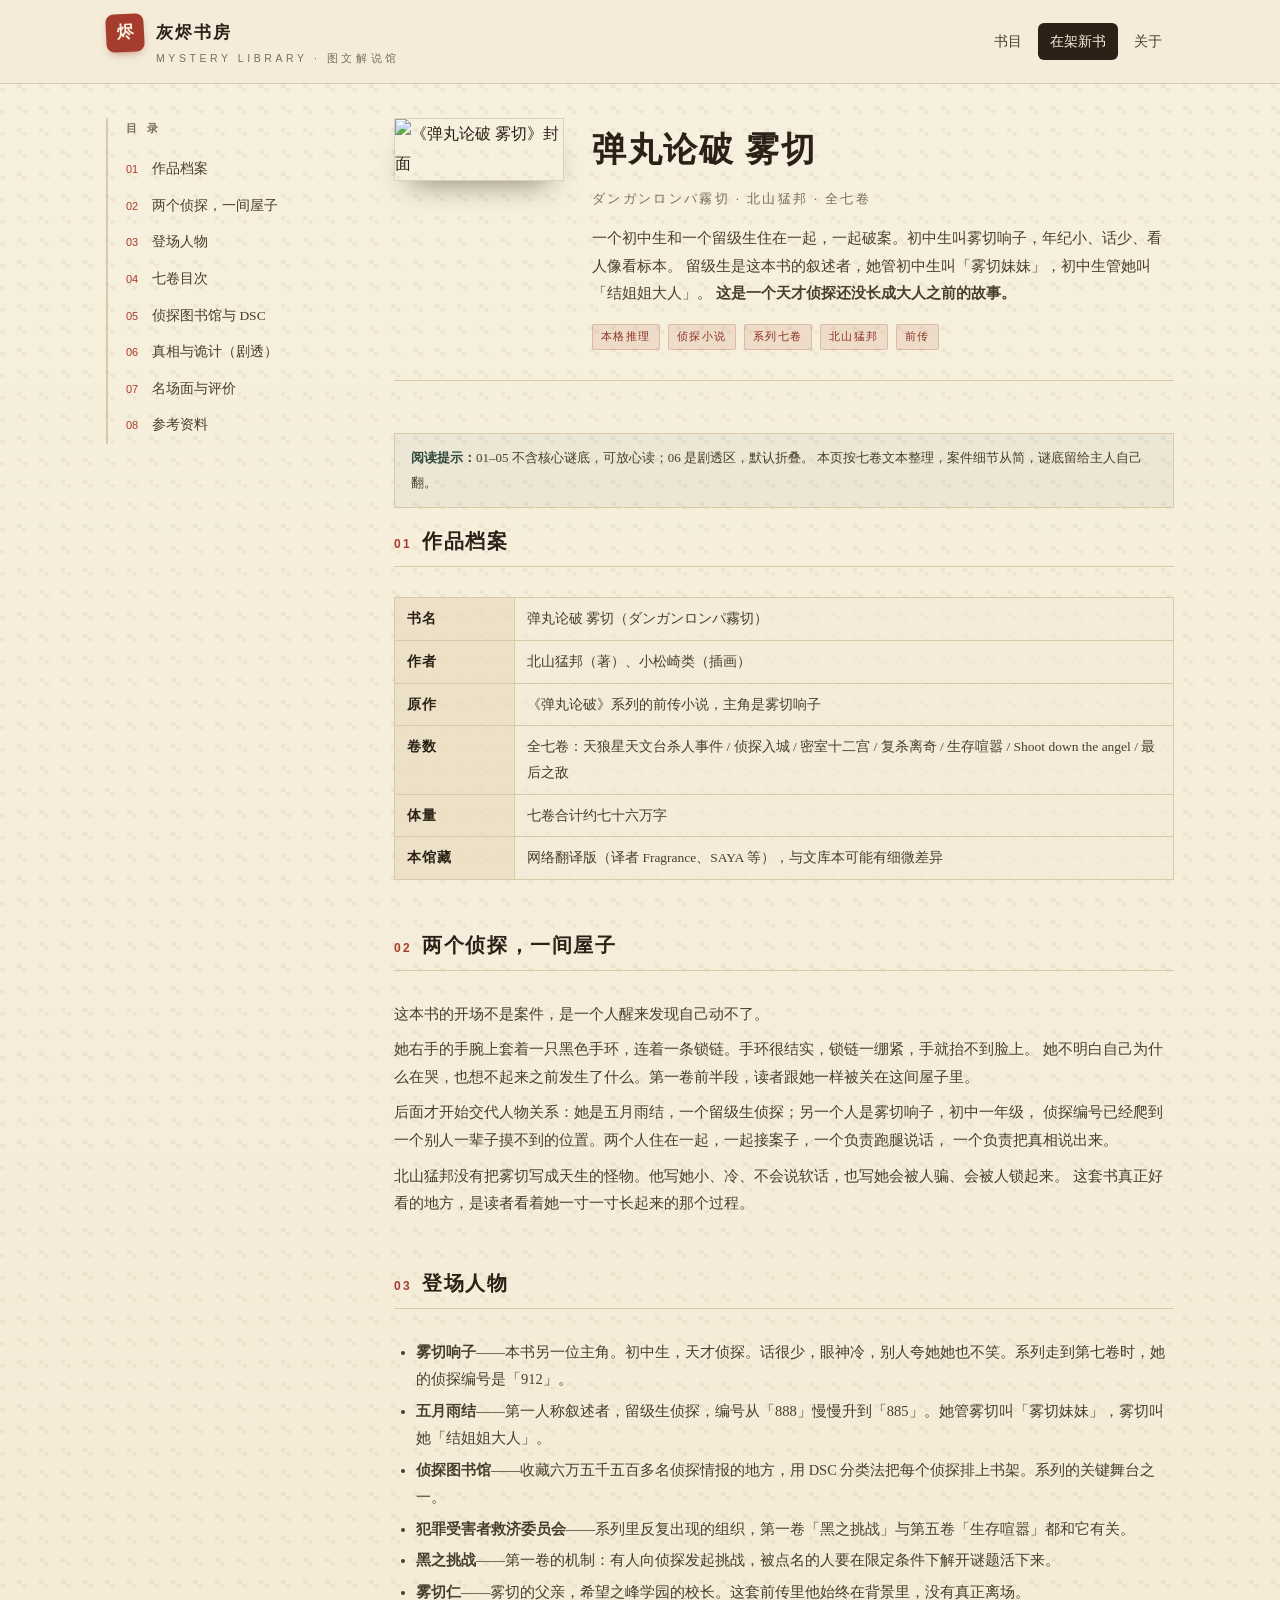
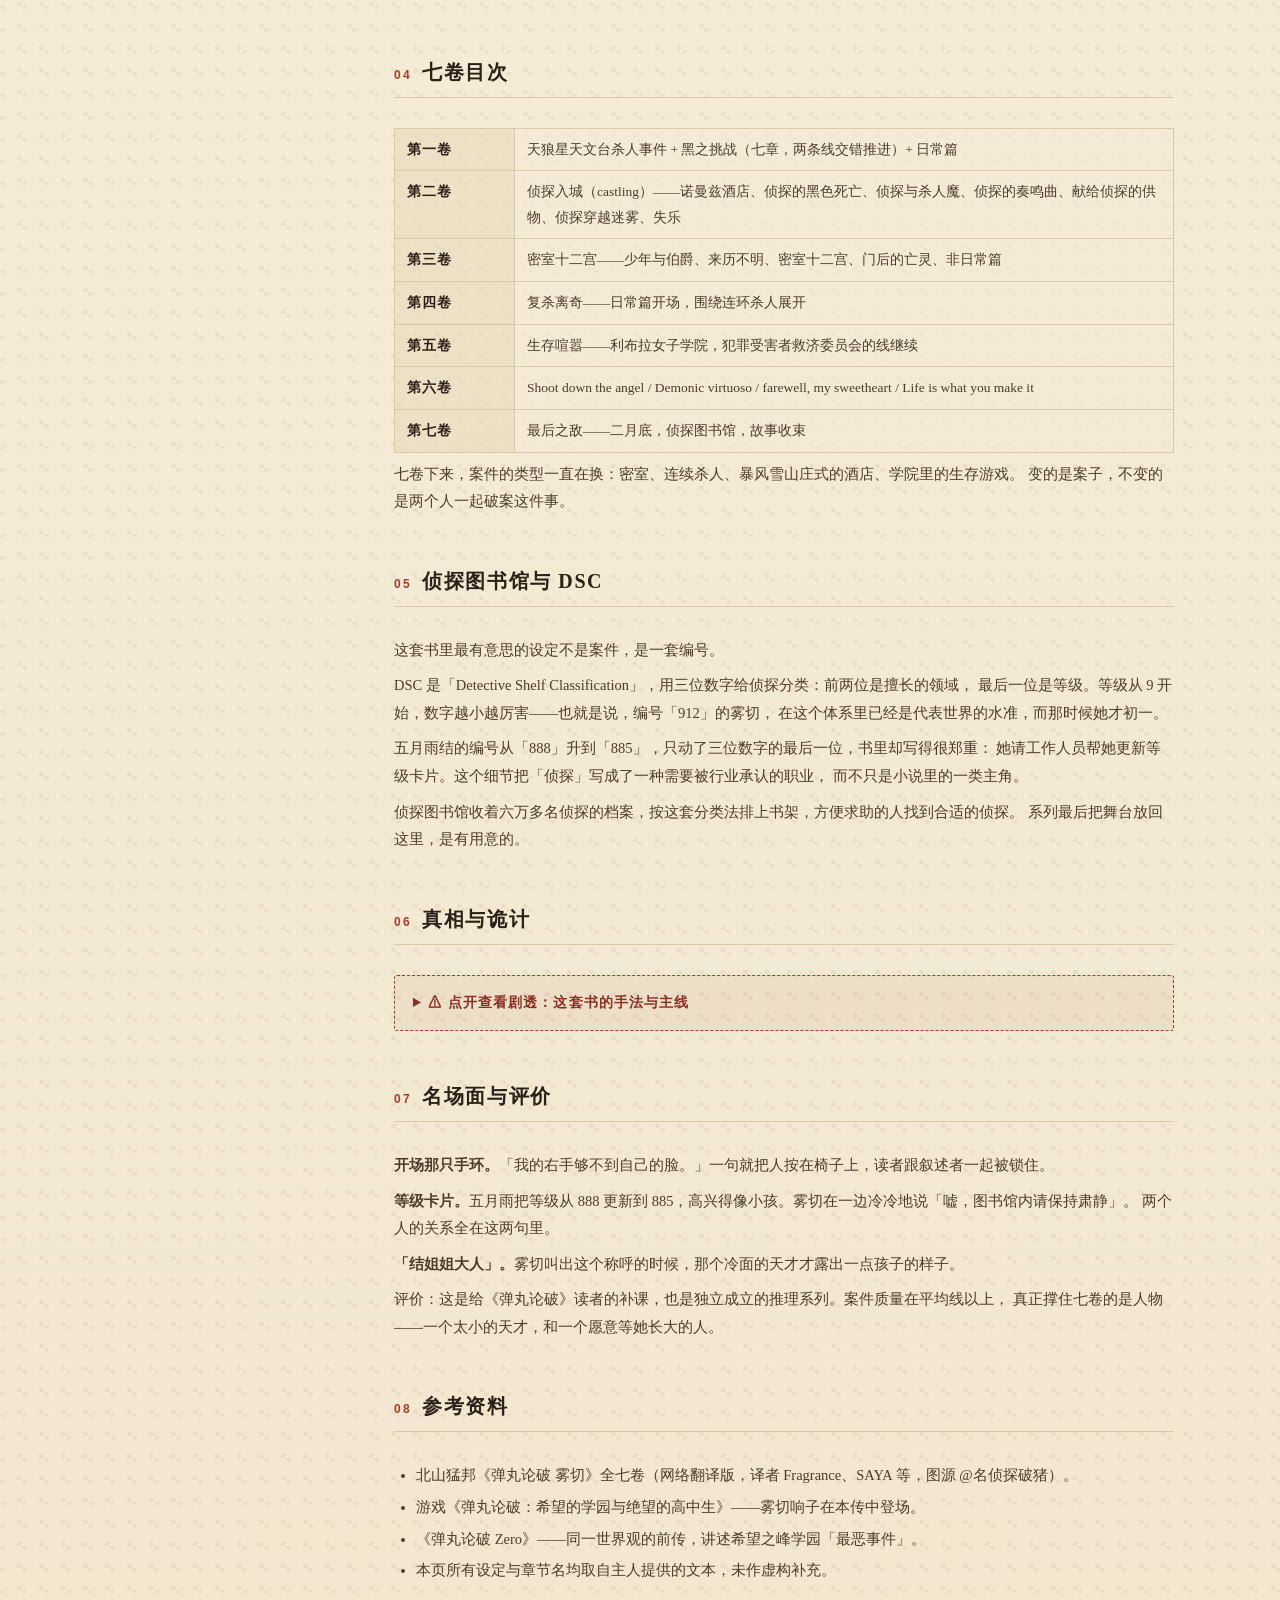
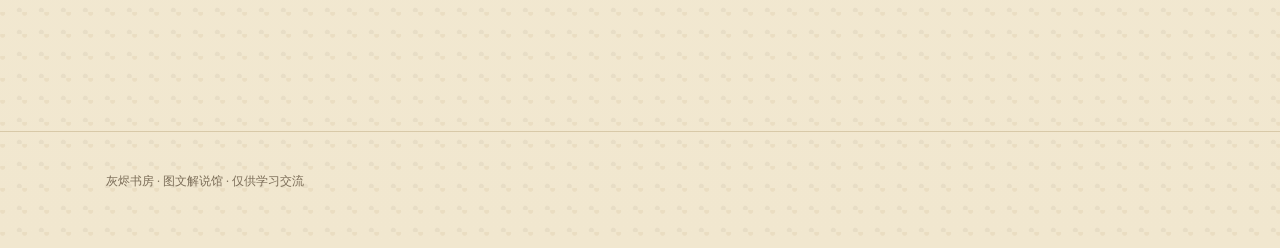
==== book-kirigiri.html @ 496b5b02 "library: 上架《弹丸论破 雾切》解说" ====
<!DOCTYPE html>
<html lang="zh-CN">
<head>
<meta charset="UTF-8">
<meta name="viewport" content="width=device-width, initial-scale=1.0">
<title>弹丸论破 雾切 · 图文解说 | 灰烬书房</title>
<link rel="stylesheet" href="styles.css">
</head>
<body>

<header class="site-header">
  <div class="wrap">
    <div class="brand">
      <div class="seal">烬</div>
      <div>
        <h1>灰烬书房</h1>
        <small>MYSTERY LIBRARY · 图文解说馆</small>
      </div>
    </div>
    <nav class="nav">
      <a href="index.html">书目</a>
      <a href="book-kirigiri.html" class="active">在架新书</a>
      <a href="index.html#about">关于</a>
    </nav>
  </div>
</header>

<div class="wrap">
  <div class="book-layout">

    <aside class="toc">
      <h4>目 录</h4>
      <a href="#s1"><span class="num">01</span>作品档案</a>
      <a href="#s2"><span class="num">02</span>两个侦探，一间屋子</a>
      <a href="#s3"><span class="num">03</span>登场人物</a>
      <a href="#s4"><span class="num">04</span>七卷目次</a>
      <a href="#s5"><span class="num">05</span>侦探图书馆与 DSC</a>
      <a href="#s6"><span class="num">06</span>真相与诡计（剧透）</a>
      <a href="#s7"><span class="num">07</span>名场面与评价</a>
      <a href="#s8"><span class="num">08</span>参考资料</a>
    </aside>

    <main>
      <div class="book-hero">
        <div class="cover">
          <img src="assets/cover-kirigiri.webp" alt="《弹丸论破 雾切》封面">
        </div>
        <div>
          <h2>弹丸论破 雾切</h2>
          <p class="sub">ダンガンロンパ霧切 · 北山猛邦 · 全七卷</p>
          <p class="lede">
            一个初中生和一个留级生住在一起，一起破案。初中生叫雾切响子，年纪小、话少、看人像看标本。
            留级生是这本书的叙述者，她管初中生叫「雾切妹妹」，初中生管她叫「结姐姐大人」。
            <b>这是一个天才侦探还没长成大人之前的故事。</b>
          </p>
          <div class="tags">
            <span class="tag">本格推理</span>
            <span class="tag">侦探小说</span>
            <span class="tag">系列七卷</span>
            <span class="tag">北山猛邦</span>
            <span class="tag">前传</span>
          </div>
        </div>
      </div>

      <div class="article">

        <div class="tip">
          <b>阅读提示：</b>01–05 不含核心谜底，可放心读；06 是剧透区，默认折叠。
          本页按七卷文本整理，案件细节从简，谜底留给主人自己翻。
        </div>

        <!-- 01 -->
        <section id="s1">
          <h3><span class="no">01</span>作品档案</h3>
          <div class="rule"></div>
          <table class="archive">
            <tr><th>书名</th><td>弹丸论破 雾切（ダンガンロンパ霧切）</td></tr>
            <tr><th>作者</th><td>北山猛邦（著）、小松崎类（插画）</td></tr>
            <tr><th>原作</th><td>《弹丸论破》系列的前传小说，主角是雾切响子</td></tr>
            <tr><th>卷数</th><td>全七卷：天狼星天文台杀人事件 / 侦探入城 / 密室十二宫 / 复杀离奇 / 生存喧嚣 / Shoot down the angel / 最后之敌</td></tr>
            <tr><th>体量</th><td>七卷合计约七十六万字</td></tr>
            <tr><th>本馆藏</th><td>网络翻译版（译者 Fragrance、SAYA 等），与文库本可能有细微差异</td></tr>
          </table>
        </section>

        <!-- 02 -->
        <section id="s2">
          <h3><span class="no">02</span>两个侦探，一间屋子</h3>
          <div class="rule"></div>
          <p>
            这本书的开场不是案件，是一个人醒来发现自己动不了。
          </p>
          <p>
            她右手的手腕上套着一只黑色手环，连着一条锁链。手环很结实，锁链一绷紧，手就抬不到脸上。
            她不明白自己为什么在哭，也想不起来之前发生了什么。第一卷前半段，读者跟她一样被关在这间屋子里。
          </p>
          <p>
            后面才开始交代人物关系：她是五月雨结，一个留级生侦探；另一个人是雾切响子，初中一年级，
            侦探编号已经爬到一个别人一辈子摸不到的位置。两个人住在一起，一起接案子，一个负责跑腿说话，
            一个负责把真相说出来。
          </p>
          <p>
            北山猛邦没有把雾切写成天生的怪物。他写她小、冷、不会说软话，也写她会被人骗、会被人锁起来。
            这套书真正好看的地方，是读者看着她一寸一寸长起来的那个过程。
          </p>
        </section>

        <!-- 03 -->
        <section id="s3">
          <h3><span class="no">03</span>登场人物</h3>
          <div class="rule"></div>
          <ul>
            <li><b>雾切响子</b>——本书另一位主角。初中生，天才侦探。话很少，眼神冷，别人夸她她也不笑。系列走到第七卷时，她的侦探编号是「912」。</li>
            <li><b>五月雨结</b>——第一人称叙述者，留级生侦探，编号从「888」慢慢升到「885」。她管雾切叫「雾切妹妹」，雾切叫她「结姐姐大人」。</li>
            <li><b>侦探图书馆</b>——收藏六万五千五百多名侦探情报的地方，用 DSC 分类法把每个侦探排上书架。系列的关键舞台之一。</li>
            <li><b>犯罪受害者救济委员会</b>——系列里反复出现的组织，第一卷「黑之挑战」与第五卷「生存喧嚣」都和它有关。</li>
            <li><b>黑之挑战</b>——第一卷的机制：有人向侦探发起挑战，被点名的人要在限定条件下解开谜题活下来。</li>
            <li><b>雾切仁</b>——雾切的父亲，希望之峰学园的校长。这套前传里他始终在背景里，没有真正离场。</li>
          </ul>
        </section>

        <!-- 04 -->
        <section id="s4">
          <h3><span class="no">04</span>七卷目次</h3>
          <div class="rule"></div>
          <table class="archive">
            <tr><th>第一卷</th><td>天狼星天文台杀人事件 + 黑之挑战（七章，两条线交错推进）+ 日常篇</td></tr>
            <tr><th>第二卷</th><td>侦探入城（castling）——诺曼兹酒店、侦探的黑色死亡、侦探与杀人魔、侦探的奏鸣曲、献给侦探的供物、侦探穿越迷雾、失乐</td></tr>
            <tr><th>第三卷</th><td>密室十二宫——少年与伯爵、来历不明、密室十二宫、门后的亡灵、非日常篇</td></tr>
            <tr><th>第四卷</th><td>复杀离奇——日常篇开场，围绕连环杀人展开</td></tr>
            <tr><th>第五卷</th><td>生存喧嚣——利布拉女子学院，犯罪受害者救济委员会的线继续</td></tr>
            <tr><th>第六卷</th><td>Shoot down the angel / Demonic virtuoso / farewell, my sweetheart / Life is what you make it</td></tr>
            <tr><th>第七卷</th><td>最后之敌——二月底，侦探图书馆，故事收束</td></tr>
          </table>
          <p>
            七卷下来，案件的类型一直在换：密室、连续杀人、暴风雪山庄式的酒店、学院里的生存游戏。
            变的是案子，不变的是两个人一起破案这件事。
          </p>
        </section>

        <!-- 05 -->
        <section id="s5">
          <h3><span class="no">05</span>侦探图书馆与 DSC</h3>
          <div class="rule"></div>
          <p>
            这套书里最有意思的设定不是案件，是一套编号。
          </p>
          <p>
            DSC 是「Detective Shelf Classification」，用三位数字给侦探分类：前两位是擅长的领域，
            最后一位是等级。等级从 9 开始，数字越小越厉害——也就是说，编号「912」的雾切，
            在这个体系里已经是代表世界的水准，而那时候她才初一。
          </p>
          <p>
            五月雨结的编号从「888」升到「885」，只动了三位数字的最后一位，书里却写得很郑重：
            她请工作人员帮她更新等级卡片。这个细节把「侦探」写成了一种需要被行业承认的职业，
            而不只是小说里的一类主角。
          </p>
          <p>
            侦探图书馆收着六万多名侦探的档案，按这套分类法排上书架，方便求助的人找到合适的侦探。
            系列最后把舞台放回这里，是有用意的。
          </p>
        </section>

        <!-- 06 -->
        <section id="s6">
          <h3><span class="no">06</span>真相与诡计</h3>
          <div class="rule"></div>
          <details class="spoiler">
            <summary>⚠ 点开查看剧透：这套书的手法与主线</summary>
            <div class="inner">
              <p>
                <b>一、把「侦探」当职业写。</b>北山猛邦给的是一套行业规则：编号、等级、档案、委托。
                案件之外，读者还会关心这两个人的职业处境——谁被行业承认，谁被当成孩子。
              </p>
              <p>
                <b>二、本格谜题为主。</b>密室、连续杀人、时间与空间的错位，案件结构基本按本格规矩来。
                第一卷用两条线交错，把「被关起来的人」和「在外面查案的人」同时推着走。
              </p>
              <p>
                <b>三、系列的主线是两个人。</b>雾切一开始不会跟人相处，五月雨结在这个过程里既是搭档也是保护者。
                系列走到最后，读者会发现真正被解开的是这两个人之间那层关系，而不是某一具尸体。
              </p>
              <p>
                <b>四、前传的位置。</b>这套书写在《弹丸论破》正传之前，雾切还是初中生，希望之峰学园还在。
                读正传时那些只能靠台词推测的旧事，这里是一件一件摆出来的。
              </p>
              <p class="muted">（各卷具体谜底不在此展开，留给自己翻书。）</p>
            </div>
          </details>
        </section>

        <!-- 07 -->
        <section id="s7">
          <h3><span class="no">07</span>名场面与评价</h3>
          <div class="rule"></div>
          <p>
            <b>开场那只手环。</b>「我的右手够不到自己的脸。」一句就把人按在椅子上，读者跟叙述者一起被锁住。
          </p>
          <p>
            <b>等级卡片。</b>五月雨把等级从 888 更新到 885，高兴得像小孩。雾切在一边冷冷地说「嘘，图书馆内请保持肃静」。
            两个人的关系全在这两句里。
          </p>
          <p>
            <b>「结姐姐大人」。</b>雾切叫出这个称呼的时候，那个冷面的天才才露出一点孩子的样子。
          </p>
          <p class="muted">
            评价：这是给《弹丸论破》读者的补课，也是独立成立的推理系列。案件质量在平均线以上，
            真正撑住七卷的是人物——一个太小的天才，和一个愿意等她长大的人。
          </p>
        </section>

        <!-- 08 -->
        <section id="s8">
          <h3><span class="no">08</span>参考资料</h3>
          <div class="rule"></div>
          <ul>
            <li>北山猛邦《弹丸论破 雾切》全七卷（网络翻译版，译者 Fragrance、SAYA 等，图源 @名侦探破猪）。</li>
            <li>游戏《弹丸论破：希望的学园与绝望的高中生》——雾切响子在本传中登场。</li>
            <li>《弹丸论破 Zero》——同一世界观的前传，讲述希望之峰学园「最恶事件」。</li>
            <li>本页所有设定与章节名均取自主人提供的文本，未作虚构补充。</li>
          </ul>
        </section>

      </div>
    </main>
  </div>
</div>

<footer class="site-footer">
  <div class="wrap">
    <p>灰烬书房 · 图文解说馆 · 仅供学习交流</p>
  </div>
</footer>

</body>
</html>
---- styles.css ----
:root{
  --ink:#2b2117;
  --ink-soft:#4a3d2d;
  --paper:#f4ecd8;
  --paper-2:#efe4cb;
  --paper-3:#e7d9bc;
  --red:#a63c2e;
  --red-deep:#8a2f23;
  --green:#2f4a3c;
  --gold:#b08a4a;
  --line:#d8c9a8;
  --muted:#7b6d58;
  --shadow:0 18px 40px -26px rgba(43,33,23,.55);
}
*{box-sizing:border-box}
html{scroll-behavior:smooth}
body{
  margin:0;
  background:
    radial-gradient(circle at 12% 6%, rgba(176,138,74,.10) 0 2px, transparent 3px) 0 0/22px 22px,
    radial-gradient(circle at 88% 92%, rgba(43,33,23,.05) 0 2px, transparent 3px) 0 0/22px 22px,
    linear-gradient(180deg,#f7f0de 0%, #f1e7cf 100%);
  color:var(--ink);
  font-family:"Noto Serif SC","Songti SC","SimSun","Source Han Serif SC",serif;
  line-height:1.9;
  -webkit-font-smoothing:antialiased;
}
a{color:var(--red);text-decoration:none;border-bottom:1px solid rgba(166,60,46,.35)}
a:hover{border-bottom-color:var(--red)}
img{max-width:100%;display:block}
.wrap{max-width:1120px;margin:0 auto;padding:0 26px}

/* ---------- header ---------- */
.site-header{
  border-bottom:1px solid var(--line);
  background:rgba(244,236,216,.86);
  backdrop-filter:blur(8px);
  position:sticky;top:0;z-index:50;
}
.site-header .wrap{display:flex;align-items:center;gap:18px;padding:14px 26px}
.brand{display:flex;align-items:baseline;gap:12px;min-width:0}
.brand .seal{
  width:38px;height:38px;border-radius:8px;background:var(--red);color:#f7efdc;
  display:grid;place-items:center;font-size:17px;font-weight:700;
  transform:rotate(-3deg);box-shadow:0 4px 10px -4px rgba(138,47,35,.6);flex:0 0 auto;
}
.brand h1{font-size:17px;margin:0;letter-spacing:.12em;white-space:nowrap}
.brand small{display:block;font-size:10.5px;letter-spacing:.34em;color:var(--muted);font-family:"Segoe UI",sans-serif}
.nav{margin-left:auto;display:flex;gap:4px;font-size:13.5px}
.nav a{padding:6px 12px;border-radius:6px;border:0;color:var(--ink-soft)}
.nav a:hover{background:rgba(176,138,74,.14)}
.nav a.active{background:var(--ink);color:#f7efdc}

/* ---------- hero ---------- */
.hero{padding:64px 0 40px;position:relative}
.hero::after{content:"";position:absolute;left:0;right:0;bottom:0;height:1px;background:linear-gradient(90deg,transparent,var(--line),transparent)}
.hero .eyebrow{font-size:11px;letter-spacing:.4em;color:var(--red);margin:0 0 14px;font-family:"Segoe UI",sans-serif}
.hero h2{
  font-size:clamp(30px,4.6vw,46px);line-height:1.25;margin:0 0 14px;letter-spacing:.05em;
  font-weight:700;
}
.hero h2 em{font-style:normal;color:var(--red)}
.hero p{max-width:52ch;color:var(--ink-soft);font-size:15px;margin:0}
.hero .meta{margin-top:22px;display:flex;gap:22px;flex-wrap:wrap;color:var(--muted);font-size:12.5px;letter-spacing:.08em}
.hero .meta b{display:block;color:var(--ink);font-size:14px;letter-spacing:.04em}

/* ---------- shelf ---------- */
.shelf{padding:44px 0 20px}
.section-title{display:flex;align-items:baseline;gap:14px;margin:0 0 24px}
.section-title h3{margin:0;font-size:21px;letter-spacing:.1em}
.section-title span{font-size:11px;letter-spacing:.3em;color:var(--muted);font-family:"Segoe UI",sans-serif}
.section-title::after{content:"";flex:1;height:1px;background:var(--line)}

.book-grid{display:grid;grid-template-columns:repeat(auto-fill,minmax(250px,1fr));gap:22px}
.book-card{
  background:var(--paper-2);
  border:1px solid var(--line);
  border-radius:4px;
  overflow:hidden;
  display:flex;
  flex-direction:column;
  box-shadow:var(--shadow);
  position:relative;
  transition:transform .18s ease, box-shadow .18s ease;
}
.book-card:hover{transform:translateY(-3px);box-shadow:0 24px 46px -28px rgba(43,33,23,.6)}
.book-card .cover-wrap{background:linear-gradient(160deg,#e9dcc0,#dbc9a6);padding:18px;display:flex;justify-content:center}
.book-card .cover-wrap img{width:150px;box-shadow:0 12px 24px -12px rgba(43,33,23,.6);border:1px solid rgba(43,33,23,.12)}
.book-card .body{padding:16px 18px 18px;display:flex;flex-direction:column;gap:6px;flex:1}
.book-card h4{margin:0;font-size:17px;letter-spacing:.06em}
.book-card .author{font-size:12px;color:var(--muted);letter-spacing:.1em}
.book-card p{font-size:13px;color:var(--ink-soft);margin:4px 0 10px;flex:1}
.book-card .enter{align-self:flex-start;font-size:13px;padding:7px 14px;background:var(--ink);color:#f7efdc;border-radius:3px;border:0}
.book-card .enter:hover{background:var(--red-deep)}
.tag{
  display:inline-block;font-size:10.5px;letter-spacing:.14em;padding:2px 8px;border-radius:2px;
  background:rgba(166,60,46,.1);color:var(--red-deep);border:1px solid rgba(166,60,46,.22);
  font-family:"Segoe UI",sans-serif;
}
.status{
  position:absolute;top:12px;right:12px;font-size:10.5px;letter-spacing:.16em;color:#f7efdc;
  background:var(--green);padding:2px 8px;border-radius:2px;
}

/* ---------- book page ---------- */
.book-layout{display:grid;grid-template-columns:250px 1fr;gap:38px;padding:34px 0 60px}
.toc{
  position:sticky;top:76px;align-self:start;
  border-left:2px solid var(--line);padding-left:18px;
  font-size:13.5px;
}
.toc h4{font-size:11px;letter-spacing:.3em;color:var(--muted);margin:0 0 12px;font-family:"Segoe UI",sans-serif}
.toc a{display:block;padding:5px 0;color:var(--ink-soft);border:0;border-bottom:1px dashed transparent}
.toc a:hover{color:var(--red);border-bottom-color:rgba(166,60,46,.3)}
.toc a .num{display:inline-block;width:26px;color:var(--red);font-size:11px;font-family:"Segoe UI",sans-serif}

.book-hero{
  display:grid;grid-template-columns:170px 1fr;gap:28px;align-items:start;
  padding-bottom:30px;border-bottom:1px solid var(--line);margin-bottom:12px;
}
.book-hero .cover img{border:1px solid rgba(43,33,23,.15);box-shadow:0 16px 30px -16px rgba(43,33,23,.6)}
.book-hero h2{font-size:clamp(24px,3.4vw,34px);margin:0 0 4px;letter-spacing:.05em}
.book-hero .sub{color:var(--muted);font-size:13px;letter-spacing:.18em;margin:0 0 14px}
.book-hero .lede{font-size:14.5px;color:var(--ink-soft);margin:0 0 16px}
.book-hero .tags{display:flex;gap:8px;flex-wrap:wrap}

/* ---------- article ---------- */
.article{padding-top:26px}
.article section{margin-bottom:46px;scroll-margin-top:84px}
.article h3{
  font-size:20px;letter-spacing:.08em;margin:0 0 6px;
  display:flex;align-items:baseline;gap:10px;
}
.article h3 .no{font-size:12px;color:var(--red);font-family:"Segoe UI",sans-serif;letter-spacing:.2em}
.article h4{font-size:15.5px;margin:24px 0 8px;color:var(--red-deep)}
.article p{font-size:14.5px;color:var(--ink-soft);margin:8px 0}
.article ul,.article ol{font-size:14.5px;color:var(--ink-soft);padding-left:22px;margin:8px 0}
.article li{margin:4px 0}
.article blockquote{
  margin:18px 0;padding:14px 20px;border-left:3px solid var(--gold);
  background:rgba(176,138,74,.08);color:var(--ink);font-size:14px;
}
.article blockquote cite{display:block;margin-top:6px;font-size:11.5px;color:var(--muted);font-style:normal;letter-spacing:.08em}
.rule{height:1px;background:var(--line);margin:0 0 30px}

/* archive table */
.archive{
  width:100%;border-collapse:collapse;font-size:13.5px;margin:14px 0 6px;
  background:rgba(244,236,216,.6);
}
.archive th,.archive td{border:1px solid var(--line);padding:8px 12px;text-align:left;vertical-align:top}
.archive th{background:rgba(176,138,74,.12);width:120px;color:var(--ink);font-weight:600;letter-spacing:.06em;white-space:nowrap}
.archive td{color:var(--ink-soft)}

/* figure */
figure.fig{margin:20px 0;background:rgba(244,236,216,.7);border:1px solid var(--line);padding:10px}
figure.fig img{width:100%;height:auto;background:#fbf6e8}
figure.fig figcaption{font-size:11.5px;color:var(--muted);padding:8px 4px 2px;letter-spacing:.05em;text-align:center}

/* spoiler */
.spoiler{
  border:1px dashed var(--red);background:rgba(166,60,46,.06);
  padding:14px 18px;margin:18px 0;border-radius:3px;
}
.spoiler summary{cursor:pointer;color:var(--red-deep);font-size:14px;letter-spacing:.08em;font-weight:600}
.spoiler[open]{background:rgba(166,60,46,.03)}
.spoiler .inner{padding-top:12px}

/* cards for answers */
.answer-grid{display:grid;grid-template-columns:repeat(auto-fit,minmax(240px,1fr));gap:14px;margin:16px 0}
.answer-card{background:rgba(244,236,216,.75);border:1px solid var(--line);border-top:3px solid var(--red);padding:14px 16px}
.answer-card h5{margin:0 0 6px;font-size:14.5px;letter-spacing:.06em}
.answer-card .k{font-size:10.5px;letter-spacing:.2em;color:var(--muted);font-family:"Segoe UI",sans-serif}
.answer-card p{font-size:13px;margin:4px 0 0}

.tip{
  border:1px solid var(--line);background:rgba(47,74,60,.05);
  padding:12px 16px;font-size:13px;color:var(--ink-soft);margin:14px 0;
}
.tip b{color:var(--green)}

/* footer */
.site-footer{margin-top:40px;border-top:1px solid var(--line);padding:26px 0 44px;font-size:12px;color:var(--muted)}
.site-footer .wrap{display:flex;justify-content:space-between;gap:16px;flex-wrap:wrap}
.site-footer a{color:var(--muted);border-bottom-color:rgba(123,109,88,.3)}

@media (max-width:880px){
  .book-layout{grid-template-columns:1fr;gap:20px}
  .toc{position:static;border-left:0;border-top:1px solid var(--line);padding:14px 0 0;display:flex;flex-wrap:wrap;gap:4px 14px}
  .toc h4{width:100%;margin-bottom:6px}
  .toc a{display:inline-block;padding:3px 0}
  .book-hero{grid-template-columns:120px 1fr;gap:16px}
  .hero{padding:42px 0 26px}
  .site-header .wrap{flex-wrap:wrap}
  .nav{margin-left:0;width:100%;justify-content:flex-start}
}
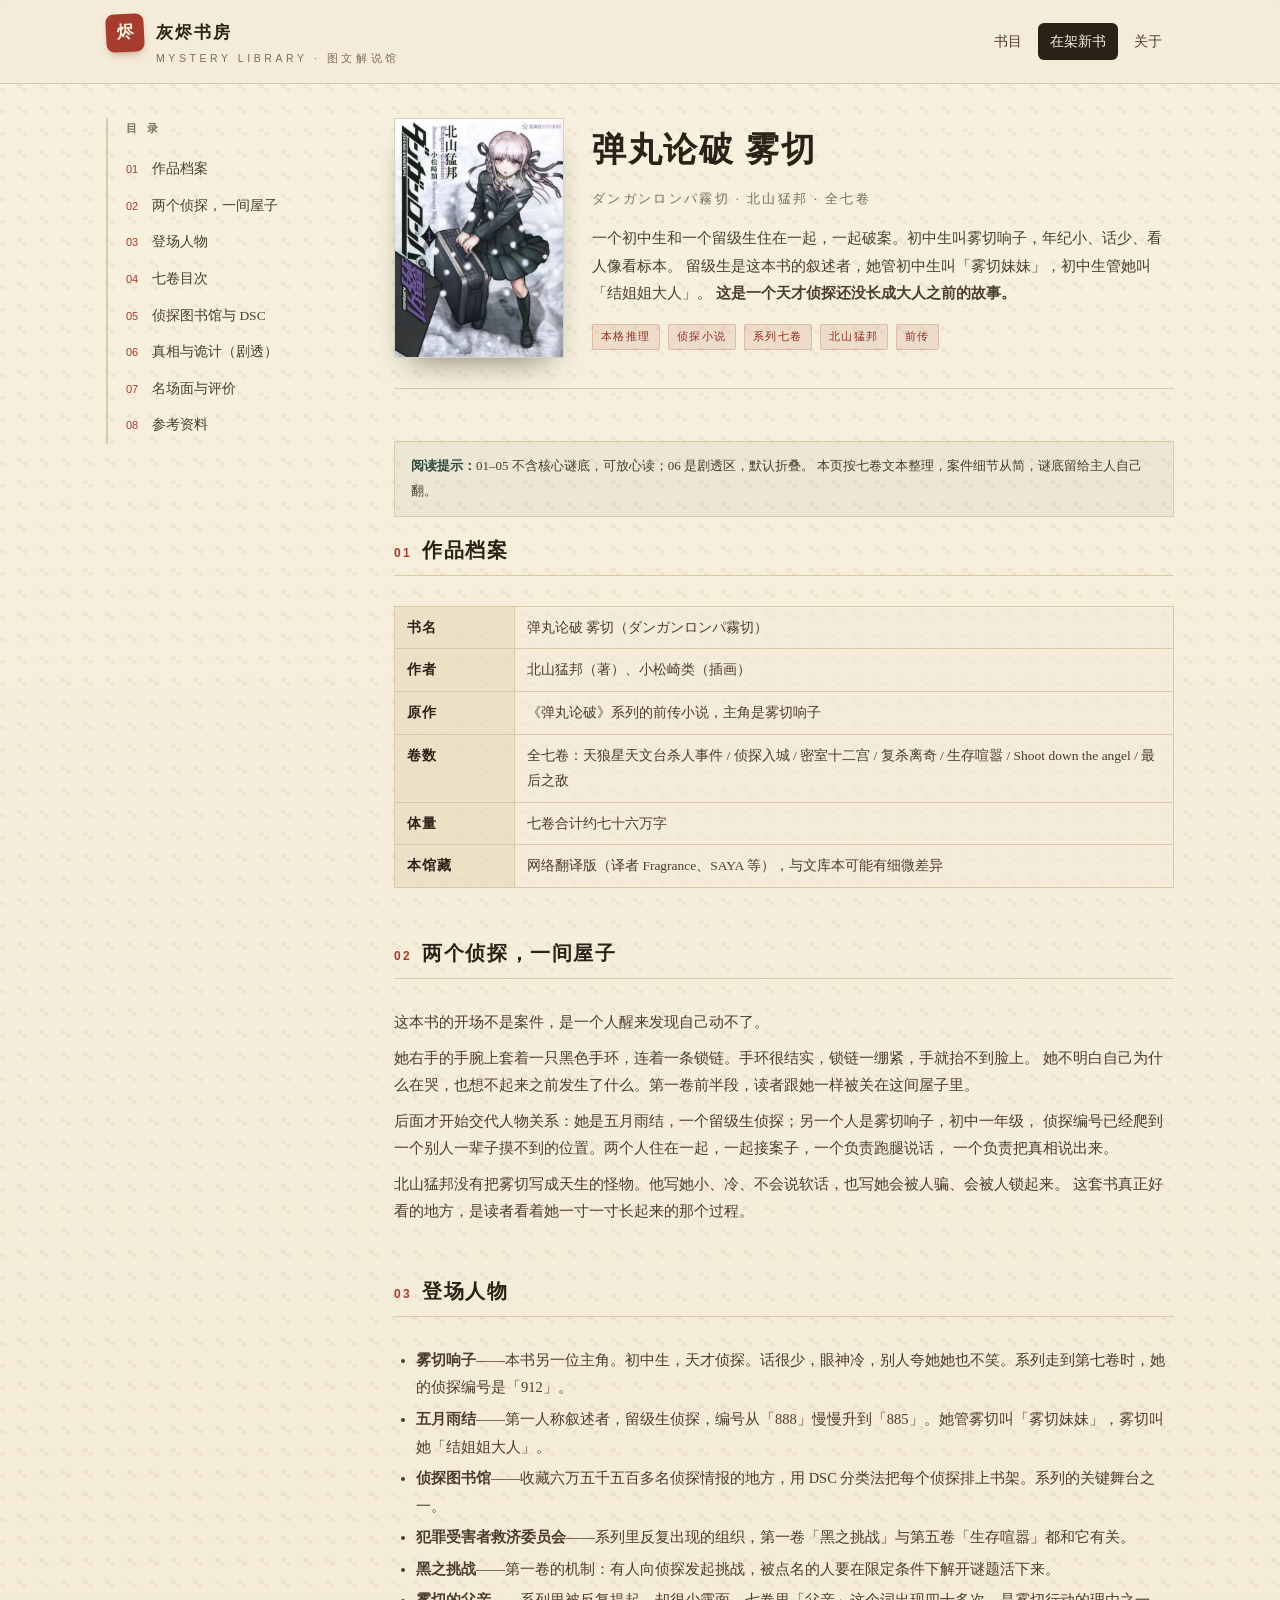
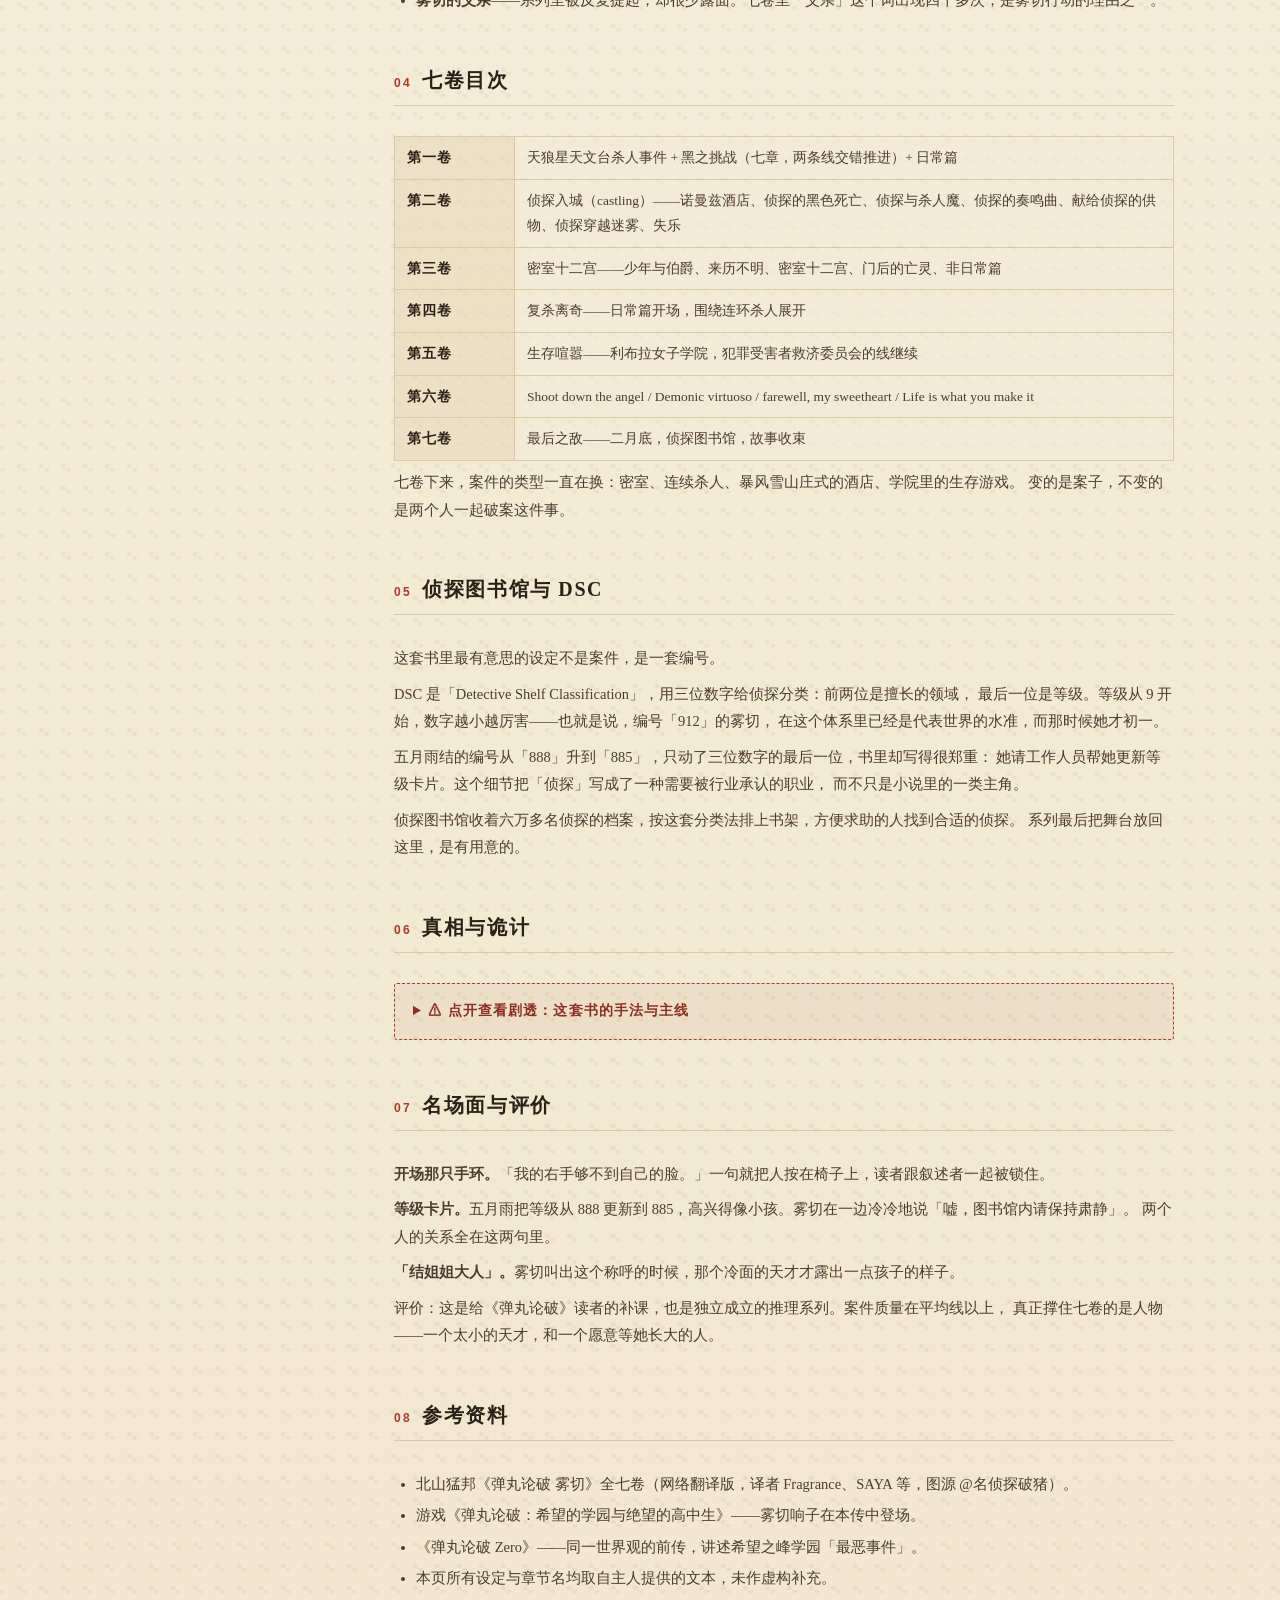
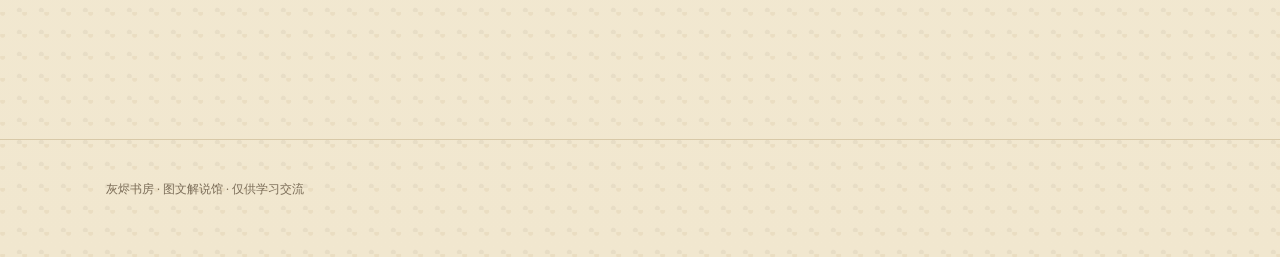
==== commit 514c6020: "library: 修正雾切页的人物条目" ====
--- a/book-kirigiri.html
+++ b/book-kirigiri.html
@@ -116,7 +116,7 @@
             <li><b>侦探图书馆</b>——收藏六万五千五百多名侦探情报的地方，用 DSC 分类法把每个侦探排上书架。系列的关键舞台之一。</li>
             <li><b>犯罪受害者救济委员会</b>——系列里反复出现的组织，第一卷「黑之挑战」与第五卷「生存喧嚣」都和它有关。</li>
             <li><b>黑之挑战</b>——第一卷的机制：有人向侦探发起挑战，被点名的人要在限定条件下解开谜题活下来。</li>
-            <li><b>雾切仁</b>——雾切的父亲，希望之峰学园的校长。这套前传里他始终在背景里，没有真正离场。</li>
+            <li><b>雾切的父亲</b>——系列里被反复提起，却很少露面。七卷里「父亲」这个词出现四十多次，是雾切行动的理由之一。</li>
           </ul>
         </section>
 
